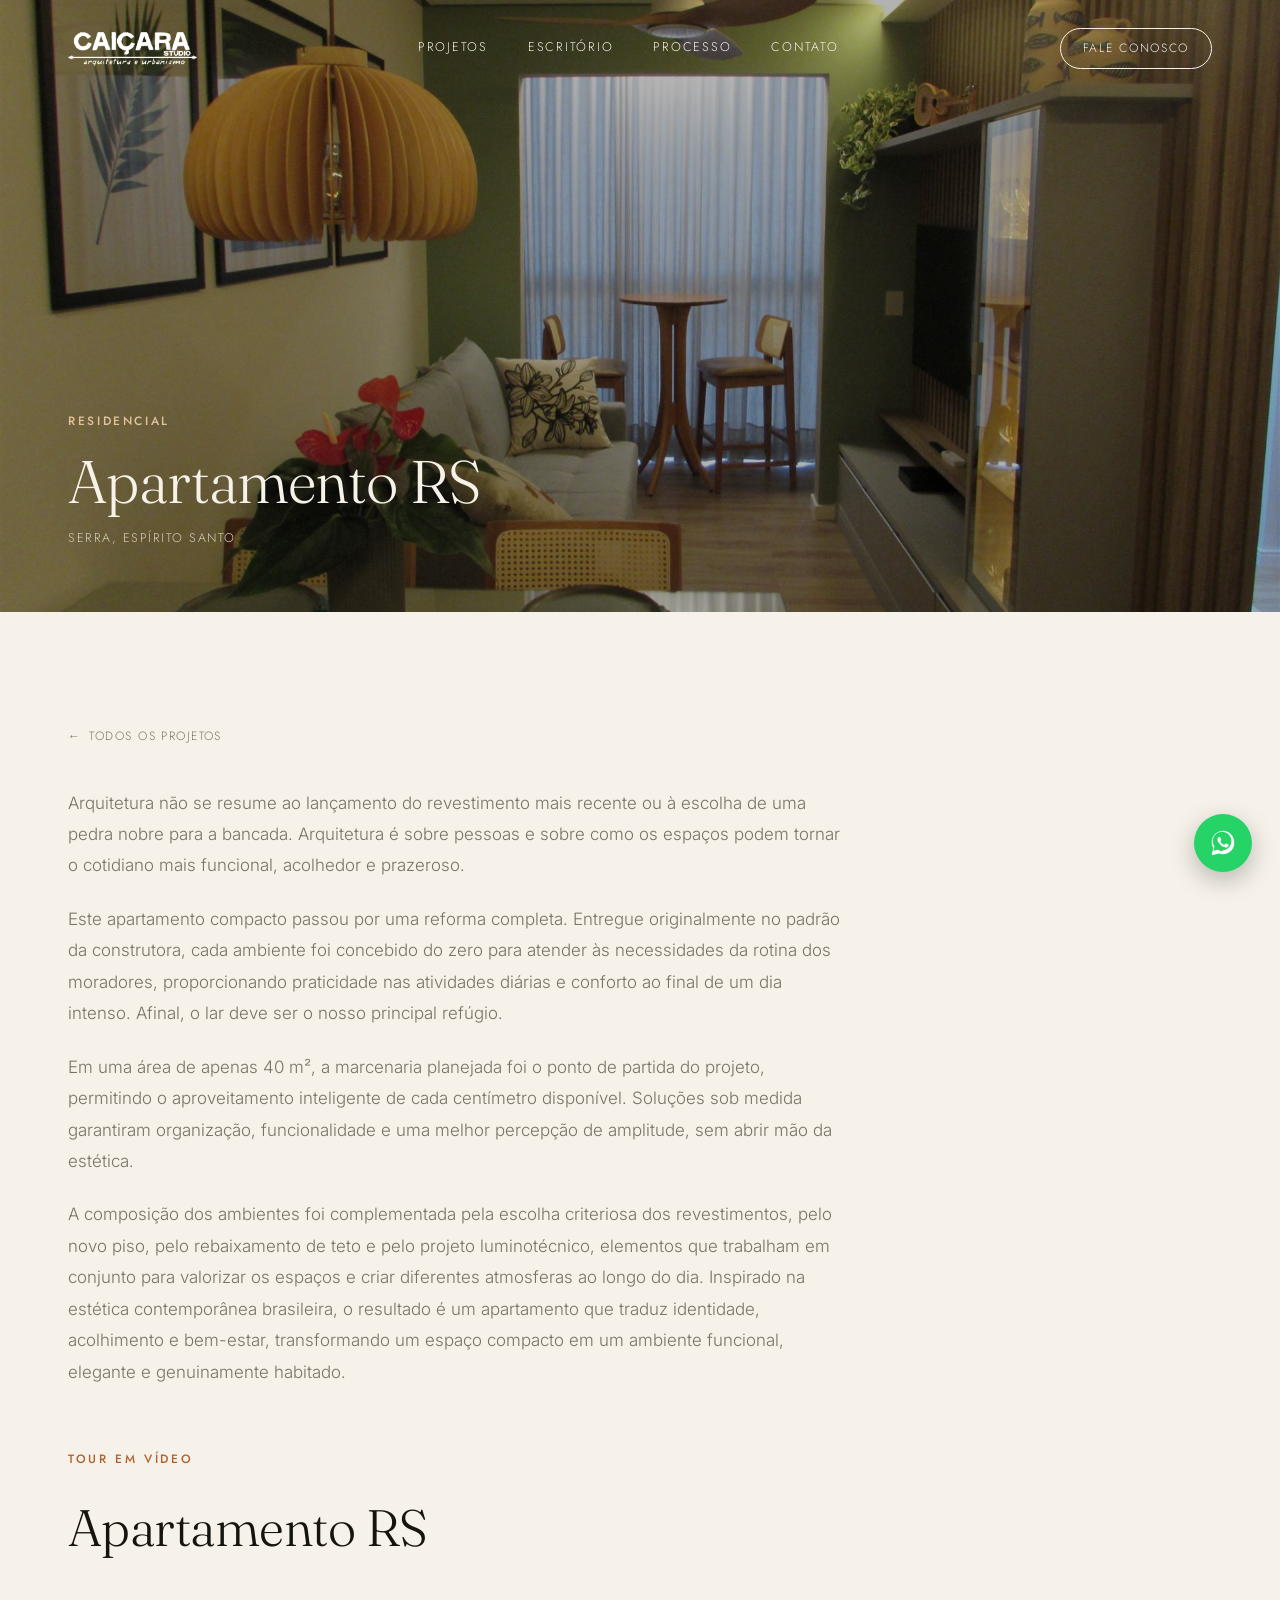
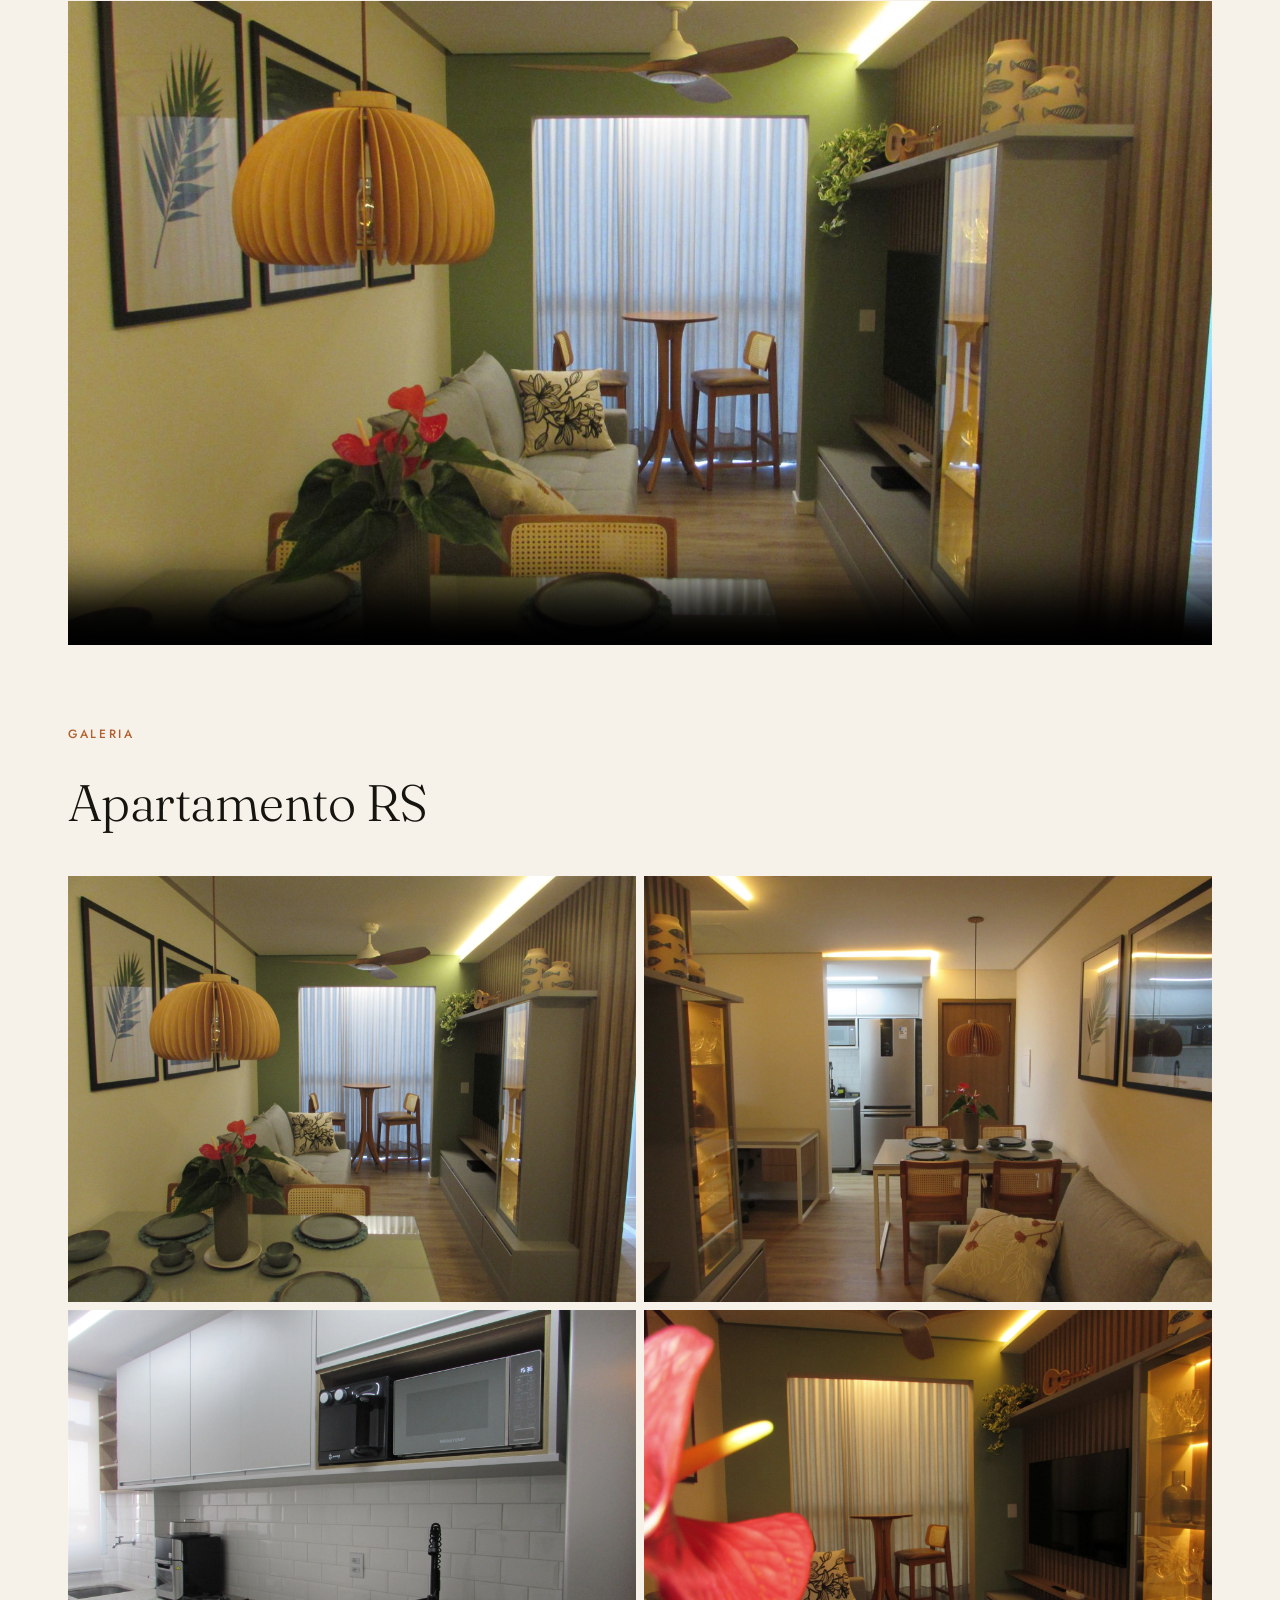
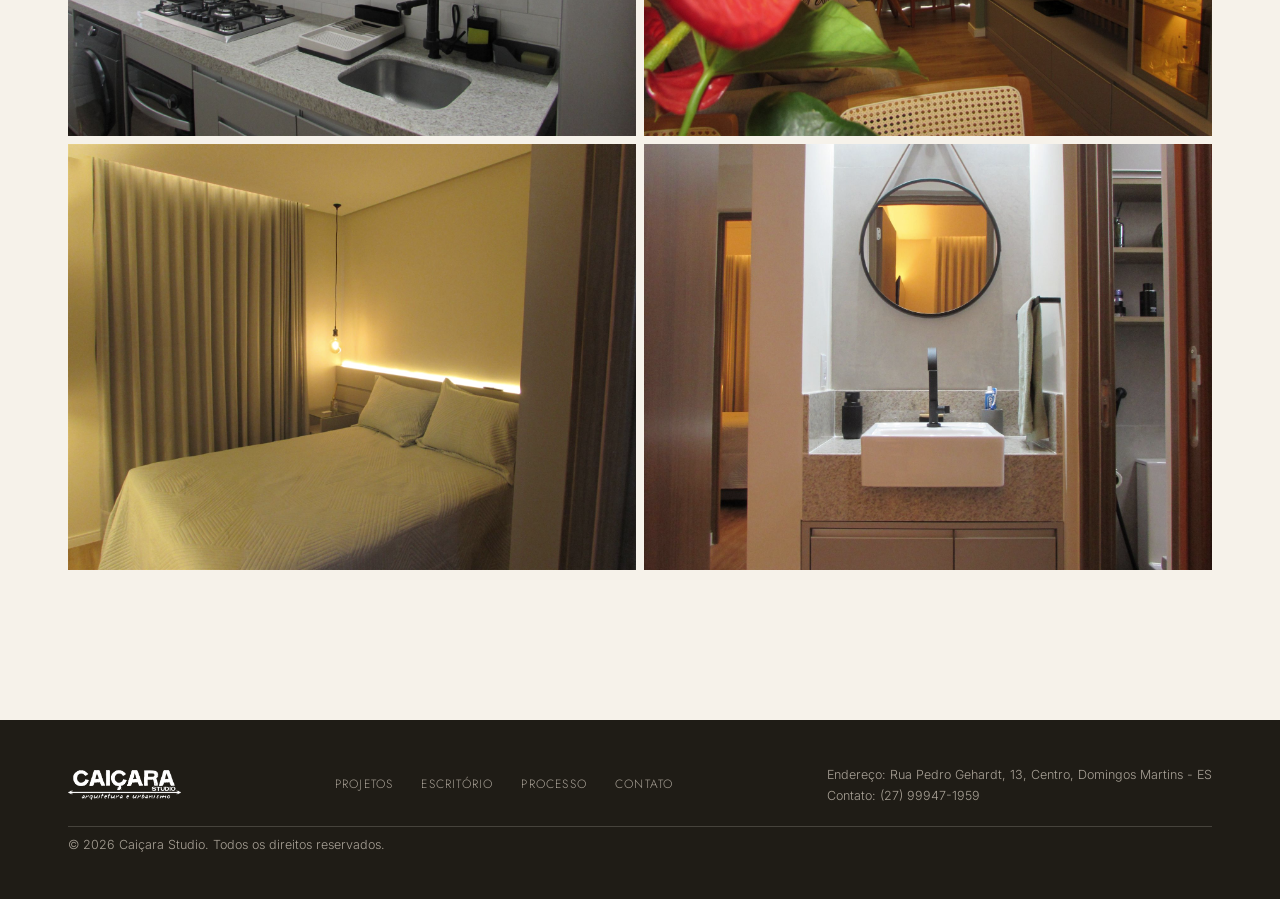
==== projeto-apartamento.html @ f51d3f44 "Atualiza site" ====
<!DOCTYPE html>
<html lang="pt-BR">
<head>
<meta charset="UTF-8">
<meta name="viewport" content="width=device-width, initial-scale=1.0">
<title>Apartamento RS — Caiçara Studio</title>
<meta name="description" content="Apartamento RS — projeto residencial da Caiçara Studio em Serra, ES.">
<link rel="preconnect" href="https://fonts.googleapis.com">
<link rel="preconnect" href="https://fonts.gstatic.com" crossorigin>
<link href="https://fonts.googleapis.com/css2?family=Fraunces:opsz,wght@9..144,300;9..144,400;9..144,500;9..144,600&family=Jost:wght@300;400;500;600&family=Inter:wght@300;400;500&display=swap" rel="stylesheet">
<link rel="icon" type="image/png" sizes="32x32" href="assets/img/brand/favicon-32.png">
<link rel="icon" type="image/png" sizes="192x192" href="assets/img/brand/favicon-192.png">
<link rel="apple-touch-icon" href="assets/img/brand/apple-touch-icon.png">
<link rel="stylesheet" href="assets/css/style.css">
</head>
<body>

<div class="preloader" id="preloader"><img src="assets/img/brand/icone-transparente.png" alt="Caiçara Studio" class="preloader-icon"></div>

<header class="site-header" id="siteHeader">
  <div class="header-inner">
    <a href="index.html" class="logo"><img src="assets/img/brand/logotipo-transparente.png" alt="Caiçara Studio — arquitetura e urbanismo"></a>
    <nav class="main-nav" id="mainNav">
      <a href="index.html#projetos">Projetos</a>
      <a href="index.html#escritorio">Escritório</a>
      <a href="index.html#processo">Processo</a>
      <a href="index.html#contato">Contato</a>
    </nav>
    <div class="header-right">
      <a href="index.html#contato" class="btn-ghost">Fale conosco</a>
      <button class="nav-toggle" id="navToggle" aria-label="Abrir menu">
        <span></span><span></span><span></span>
      </button>
    </div>
  </div>
</header>

<div class="mobile-nav" id="mobileNav">
  <nav>
    <a href="index.html#projetos">Projetos</a>
    <a href="index.html#escritorio">Escritório</a>
    <a href="index.html#processo">Processo</a>
    <a href="index.html#contato">Contato</a>
  </nav>
  <div class="mobile-nav-footer">
    <p>Domingos Martins — Espírito Santo, Brasil</p>
    <p>contato@caicarastudio.com.br</p>
  </div>
</div>

<a href="https://wa.me/5527999471959?text=Ol%C3%A1%2C%20gostaria%20de%20falar%20sobre%20um%20projeto." class="whatsapp-btn" target="_blank" rel="noopener" aria-label="Falar no WhatsApp">
  <svg viewBox="0 0 32 32" fill="currentColor" aria-hidden="true">
    <path d="M16.02 3C9.4 3 4 8.37 4 14.98c0 2.17.58 4.28 1.68 6.15L3.9 29l8.05-1.75a12.98 12.98 0 0 0 4.07.65h.01c6.63 0 12.02-5.37 12.02-11.98C28.05 8.37 22.66 3 16.02 3zm0 21.9h-.01a9.9 9.9 0 0 1-5.05-1.38l-.36-.21-4.78 1.04 1.02-4.66-.24-.38a9.87 9.87 0 0 1-1.53-5.33c0-5.47 4.46-9.92 9.96-9.92 2.66 0 5.15 1.04 7.03 2.92a9.86 9.86 0 0 1 2.91 7.02c0 5.47-4.46 9.9-9.95 9.9zm5.45-7.42c-.3-.15-1.76-.87-2.03-.97-.27-.1-.47-.15-.67.15-.2.3-.77.97-.94 1.16-.17.2-.35.22-.65.07-.3-.15-1.24-.46-2.36-1.46-.87-.78-1.46-1.74-1.63-2.04-.17-.3-.02-.46.13-.6.13-.13.3-.35.44-.52.15-.17.2-.3.3-.5.1-.2.05-.37-.02-.52-.07-.15-.67-1.62-.92-2.22-.24-.58-.49-.5-.67-.51h-.57c-.2 0-.52.07-.79.37s-1.04 1.02-1.04 2.48 1.07 2.87 1.22 3.07c.15.2 2.1 3.2 5.08 4.49.71.31 1.26.49 1.69.62.71.23 1.36.2 1.87.12.57-.08 1.76-.72 2-1.42.25-.7.25-1.29.17-1.42-.07-.13-.27-.2-.57-.35z"/>
  </svg>
</a>

<main>

  <section class="detail-hero">
    <img src="assets/img/projeto-apartamento-sala.jpg" alt="Apartamento RS — sala de estar e jantar" loading="eager">
    <div class="detail-hero-content">
      <p class="eyebrow reveal">Residencial</p>
      <h1 class="reveal">Apartamento RS</h1>
      <p class="detail-location reveal">Serra, Espírito Santo</p>
    </div>
  </section>

  <section class="detail-body">
    <div class="container">
      <a href="index.html#projetos" class="back-link">Todos os projetos</a>
      <div class="detail-text reveal">
        <p>Arquitetura não se resume ao lançamento do revestimento mais recente ou à escolha de uma pedra nobre para a bancada. Arquitetura é sobre pessoas e sobre como os espaços podem tornar o cotidiano mais funcional, acolhedor e prazeroso.</p>
        <p>Este apartamento compacto passou por uma reforma completa. Entregue originalmente no padrão da construtora, cada ambiente foi concebido do zero para atender às necessidades da rotina dos moradores, proporcionando praticidade nas atividades diárias e conforto ao final de um dia intenso. Afinal, o lar deve ser o nosso principal refúgio.</p>
        <p>Em uma área de apenas 40 m², a marcenaria planejada foi o ponto de partida do projeto, permitindo o aproveitamento inteligente de cada centímetro disponível. Soluções sob medida garantiram organização, funcionalidade e uma melhor percepção de amplitude, sem abrir mão da estética.</p>
        <p>A composição dos ambientes foi complementada pela escolha criteriosa dos revestimentos, pelo novo piso, pelo rebaixamento de teto e pelo projeto luminotécnico, elementos que trabalham em conjunto para valorizar os espaços e criar diferentes atmosferas ao longo do dia. Inspirado na estética contemporânea brasileira, o resultado é um apartamento que traduz identidade, acolhimento e bem-estar, transformando um espaço compacto em um ambiente funcional, elegante e genuinamente habitado.</p>
      </div>
    </div>
  </section>

  <section class="detail-video">
    <div class="container">
      <div class="section-head reveal">
        <p class="eyebrow">Tour em vídeo</p>
        <h2>Apartamento RS</h2>
      </div>
      <video controls playsinline preload="metadata" poster="assets/img/projeto-apartamento-sala.jpg" class="reveal">
        <source src="assets/img/projeto-apartamento-video.mp4" type="video/mp4">
        Seu navegador não suporta vídeo HTML5.
      </video>
    </div>
  </section>

  <section class="detail-gallery">
    <div class="container">
      <div class="section-head reveal">
        <p class="eyebrow">Galeria</p>
        <h2>Apartamento RS</h2>
      </div>
      <div class="gallery-grid">
        <a href="assets/img/projeto-apartamento-sala.jpg" target="_blank" rel="noopener" class="reveal"><img src="assets/img/projeto-apartamento-sala.jpg" alt="Sala de estar e jantar"></a>
        <a href="assets/img/projeto-apartamento-jantar.jpg" target="_blank" rel="noopener" class="reveal"><img src="assets/img/projeto-apartamento-jantar.jpg" alt="Sala de jantar com cozinha ao fundo"></a>
        <a href="assets/img/projeto-apartamento-cozinha.jpg" target="_blank" rel="noopener" class="reveal"><img src="assets/img/projeto-apartamento-cozinha.jpg" alt="Cozinha planejada"></a>
        <a href="assets/img/projeto-apartamento-estar.jpg" target="_blank" rel="noopener" class="reveal"><img src="assets/img/projeto-apartamento-estar.jpg" alt="Painel de TV e estante"></a>
        <a href="assets/img/projeto-apartamento-quarto.jpg" target="_blank" rel="noopener" class="reveal"><img src="assets/img/projeto-apartamento-quarto.jpg" alt="Quarto do casal"></a>
        <a href="assets/img/projeto-apartamento-banheiro.jpg" target="_blank" rel="noopener" class="reveal"><img src="assets/img/projeto-apartamento-banheiro.jpg" alt="Banheiro"></a>
      </div>
    </div>
  </section>

</main>

<footer class="site-footer">
  <div class="container footer-inner">
    <a href="index.html" class="logo footer-logo"><img src="assets/img/brand/logotipo-transparente.png" alt="Caiçara Studio — arquitetura e urbanismo"></a>
    <nav class="footer-nav">
      <a href="index.html#projetos">Projetos</a>
      <a href="index.html#escritorio">Escritório</a>
      <a href="index.html#processo">Processo</a>
      <a href="index.html#contato">Contato</a>
    </nav>
    <div class="footer-contact">
      <p>Endereço: Rua Pedro Gehardt, 13, Centro, Domingos Martins - ES</p>
      <p>Contato: (27) 99947-1959</p>
    </div>
    <p class="copyright">© <span id="year"></span> Caiçara Studio. Todos os direitos reservados.</p>
  </div>
</footer>

<script src="assets/js/main.js"></script>
</body>
</html>
---- assets/css/style.css ----
/* ===========================================================
   Caiçara Studio — design inspirado no minimalismo editorial
   de estúdios de arquitetura (referência: mk27.com)
   =========================================================== */

:root {
  --color-bg: #f6f2ea;
  --color-bg-alt: #efe8db;
  --color-dark: #16140f;
  --color-dark-alt: #1f1c16;
  --color-text: #2a2620;
  --color-muted: #7a7266;
  --color-accent: #b1602f;
  --color-accent-2: #5c6b4e;
  --color-line: rgba(22, 20, 15, 0.12);
  --color-line-light: rgba(246, 242, 234, 0.18);

  --font-display: "Fraunces", serif;
  --font-nav: "Jost", sans-serif;
  --font-body: "Inter", sans-serif;

  --container: 1240px;
  --transition: 0.5s cubic-bezier(.65,0,.35,1);
}

* { margin: 0; padding: 0; box-sizing: border-box; }

html { scroll-behavior: smooth; }

body {
  background: var(--color-bg);
  color: var(--color-text);
  font-family: var(--font-body);
  font-weight: 300;
  line-height: 1.6;
  -webkit-font-smoothing: antialiased;
  overflow-x: hidden;
}

img { display: block; max-width: 100%; }
a { color: inherit; text-decoration: none; }
button { font-family: inherit; cursor: pointer; border: none; background: none; }
ul { list-style: none; }

.container {
  max-width: var(--container);
  margin: 0 auto;
  padding: 0 48px;
}

.eyebrow {
  font-family: var(--font-nav);
  font-size: 12px;
  letter-spacing: 0.22em;
  text-transform: uppercase;
  color: var(--color-accent);
  margin-bottom: 18px;
  font-weight: 500;
}
.eyebrow-light { color: #d8b48f; }

h1, h2, h3 {
  font-family: var(--font-display);
  font-weight: 400;
  letter-spacing: -0.01em;
  color: var(--color-dark);
}

/* ---------- Preloader ---------- */
.preloader {
  position: fixed;
  inset: 0;
  background: var(--color-dark);
  color: var(--color-bg);
  display: flex;
  align-items: center;
  justify-content: center;
  z-index: 9999;
  font-family: var(--font-nav);
  letter-spacing: 0.3em;
  font-size: 13px;
  transition: opacity 0.6s ease, visibility 0.6s ease;
}
.preloader.hidden { opacity: 0; visibility: hidden; }
.preloader-icon {
  width: 64px;
  height: auto;
  filter: brightness(0) invert(1);
  animation: preloaderPulse 1.4s ease-in-out infinite;
}
@keyframes preloaderPulse {
  0%, 100% { opacity: 0.55; transform: scale(0.94); }
  50% { opacity: 1; transform: scale(1); }
}

/* ---------- Header ---------- */
.site-header {
  position: fixed;
  top: 0; left: 0; right: 0;
  z-index: 500;
  transition: background var(--transition), padding var(--transition), border-color var(--transition);
  border-bottom: 1px solid transparent;
}
.site-header.scrolled {
  background: rgba(246, 242, 234, 0.92);
  backdrop-filter: blur(10px);
  border-color: var(--color-line);
}
.header-inner {
  max-width: var(--container);
  margin: 0 auto;
  padding: 28px 48px;
  display: flex;
  align-items: center;
  justify-content: space-between;
  transition: padding var(--transition);
}
.site-header.scrolled .header-inner { padding: 18px 48px; }

.logo { display: block; line-height: 0; }
.logo img {
  height: 34px;
  width: auto;
  display: block;
  filter: brightness(0) invert(1);
  transition: filter var(--transition);
}
.site-header.scrolled .logo img { filter: none; }

.main-nav { display: flex; gap: 40px; }
.main-nav a {
  font-family: var(--font-nav);
  font-size: 12.5px;
  letter-spacing: 0.14em;
  text-transform: uppercase;
  color: var(--color-bg);
  position: relative;
  padding-bottom: 4px;
  transition: color var(--transition);
}
.main-nav a::after {
  content: "";
  position: absolute;
  left: 0; bottom: 0;
  width: 0; height: 1px;
  background: var(--color-accent);
  transition: width var(--transition);
}
.main-nav a:hover::after { width: 100%; }
.site-header.scrolled .main-nav a { color: var(--color-dark); }

.header-right { display: flex; align-items: center; gap: 28px; }

.btn-ghost {
  font-family: var(--font-nav);
  font-size: 12px;
  letter-spacing: 0.14em;
  text-transform: uppercase;
  color: var(--color-bg);
  border: 1px solid var(--color-bg);
  padding: 10px 22px;
  border-radius: 100px;
  transition: background var(--transition), color var(--transition), border-color var(--transition);
}
.btn-ghost:hover { background: var(--color-bg); color: var(--color-dark); }
.site-header.scrolled .btn-ghost { color: var(--color-dark); border-color: var(--color-dark); }
.site-header.scrolled .btn-ghost:hover { background: var(--color-dark); color: var(--color-bg); }

.btn-solid {
  font-family: var(--font-nav);
  font-size: 12.5px;
  letter-spacing: 0.14em;
  text-transform: uppercase;
  background: var(--color-dark);
  color: var(--color-bg);
  padding: 15px 30px;
  border-radius: 100px;
  transition: background var(--transition), transform var(--transition);
}
.btn-solid:hover { background: var(--color-accent); transform: translateY(-2px); }

.nav-toggle {
  display: none;
  flex-direction: column;
  gap: 5px;
  width: 28px;
}
.nav-toggle span {
  display: block;
  height: 1px;
  background: var(--color-bg);
  transition: transform var(--transition), opacity var(--transition), background var(--transition);
}
.site-header.scrolled .nav-toggle span { background: var(--color-dark); }
.nav-toggle.open span { background: var(--color-bg) !important; }
.nav-toggle.open span:nth-child(1) { transform: translateY(6px) rotate(45deg); }
.nav-toggle.open span:nth-child(2) { opacity: 0; }
.nav-toggle.open span:nth-child(3) { transform: translateY(-6px) rotate(-45deg); }

/* ---------- Mobile nav ---------- */
.mobile-nav {
  position: fixed;
  inset: 0;
  background: var(--color-dark);
  z-index: 400;
  display: flex;
  flex-direction: column;
  justify-content: space-between;
  padding: 120px 48px 60px;
  transform: translateY(-100%);
  transition: transform 0.6s cubic-bezier(.65,0,.35,1);
}
.mobile-nav.open { transform: translateY(0); }
.mobile-nav nav { display: flex; flex-direction: column; gap: 22px; }
.mobile-nav nav a {
  font-family: var(--font-display);
  font-size: 38px;
  color: var(--color-bg);
}
.mobile-nav-footer { color: var(--color-muted); font-size: 13px; }
.mobile-nav-footer p { margin-bottom: 6px; }

/* ---------- Hero ---------- */
.hero {
  position: relative;
  height: 100vh;
  min-height: 640px;
  display: flex;
  align-items: flex-end;
  overflow: hidden;
}
.hero-media {
  position: absolute;
  inset: 0;
}
.hero-media img {
  width: 100%; height: 100%;
  object-fit: cover;
  filter: grayscale(15%) contrast(1.05) brightness(0.72);
  transform: scale(1.08);
  animation: heroZoom 14s ease-out forwards;
}
@keyframes heroZoom { to { transform: scale(1); } }

.hero-content {
  position: relative;
  z-index: 2;
  padding: 0 48px 96px;
  color: var(--color-bg);
}
.hero-content .eyebrow { color: #e3c39c; }
.hero-content h1 {
  font-size: clamp(40px, 6.5vw, 92px);
  font-weight: 300;
  line-height: 1.05;
  color: var(--color-bg);
  max-width: 900px;
}

.scroll-cue {
  position: absolute;
  right: 48px; bottom: 48px;
  z-index: 2;
  display: flex;
  align-items: center;
  gap: 12px;
  color: var(--color-bg);
}
.scroll-cue span {
  font-family: var(--font-nav);
  font-size: 11px;
  letter-spacing: 0.2em;
  text-transform: uppercase;
  writing-mode: vertical-rl;
}
.scroll-cue i {
  width: 1px; height: 60px;
  background: rgba(246,242,234,0.4);
  position: relative;
  overflow: hidden;
}
.scroll-cue i::after {
  content: "";
  position: absolute;
  top: 0; left: 0; right: 0;
  height: 30%;
  background: var(--color-bg);
  animation: scrollLine 2.2s ease-in-out infinite;
}
@keyframes scrollLine {
  0% { transform: translateY(-100%); }
  100% { transform: translateY(300%); }
}

/* ---------- Manifesto ---------- */
.manifesto {
  padding: 160px 0;
  background: var(--color-bg);
}
.split { display: flex; gap: 80px; align-items: flex-start; }
.split .eyebrow { flex: 0 0 200px; padding-top: 8px; }
.manifesto h2 {
  font-size: clamp(28px, 3.4vw, 46px);
  font-weight: 300;
  line-height: 1.35;
  max-width: 900px;
}

/* ---------- Section head ---------- */
.section-head { margin-bottom: 56px; }
.section-head h2 {
  font-size: clamp(32px, 4vw, 52px);
  font-weight: 300;
}

/* ---------- Projects ---------- */
.projects { padding: 60px 0 160px; }

.filters {
  display: flex;
  gap: 12px;
  flex-wrap: wrap;
  margin-bottom: 48px;
}
.filter-btn {
  font-family: var(--font-nav);
  font-size: 12px;
  letter-spacing: 0.12em;
  text-transform: uppercase;
  padding: 10px 20px;
  border: 1px solid var(--color-line);
  border-radius: 100px;
  color: var(--color-muted);
  transition: all var(--transition);
}
.filter-btn:hover { border-color: var(--color-dark); color: var(--color-dark); }
.filter-btn.active { background: var(--color-dark); color: var(--color-bg); border-color: var(--color-dark); }

.project-grid {
  display: grid;
  grid-template-columns: repeat(2, 1fr);
  gap: 8px;
}
.project-card {
  display: block;
  position: relative;
  overflow: hidden;
  cursor: pointer;
  transition: opacity 0.4s ease, transform 0.4s ease;
}
.project-card.hidden-card { display: none; }
.project-img { overflow: hidden; aspect-ratio: 4/3; }
.project-img img {
  width: 100%; height: 100%;
  object-fit: cover;
  filter: grayscale(25%) contrast(1.02);
  transition: transform 0.9s cubic-bezier(.25,.8,.25,1), filter 0.6s ease;
}
.project-card:hover .project-img img { transform: scale(1.08); filter: grayscale(0%) contrast(1.05); }

.project-info {
  position: absolute;
  left: 0; right: 0; bottom: 0;
  padding: 28px 26px;
  background: linear-gradient(to top, rgba(15,13,9,0.82) 0%, rgba(15,13,9,0) 100%);
  color: var(--color-bg);
  transform: translateY(12px);
  opacity: 0;
  transition: all var(--transition);
}
.project-card:hover .project-info { transform: translateY(0); opacity: 1; }
.project-info h3 { color: var(--color-bg); font-size: 20px; font-weight: 400; margin-bottom: 4px; }
.project-info p { font-family: var(--font-nav); font-size: 11.5px; letter-spacing: 0.1em; text-transform: uppercase; color: #d8cfc0; }

/* ---------- Studio ---------- */
.studio { padding: 40px 0 160px; background: var(--color-bg); }
.split-2 {
  display: grid;
  grid-template-columns: 0.9fr 1.1fr;
  gap: 90px;
  align-items: center;
}
.studio-img { aspect-ratio: 4/5; overflow: hidden; }
.studio-img img { width: 100%; height: 100%; object-fit: cover; filter: grayscale(30%); }
.studio-text h2 {
  font-size: clamp(28px, 3.2vw, 42px);
  font-weight: 300;
  line-height: 1.3;
  margin-bottom: 26px;
}
.studio-text p { color: var(--color-muted); max-width: 540px; font-size: 15.5px; }

.stats {
  display: grid;
  grid-template-columns: repeat(4, auto);
  gap: 40px;
  margin-top: 48px;
  padding-top: 32px;
  border-top: 1px solid var(--color-line);
}
.stat strong {
  display: block;
  font-family: var(--font-display);
  font-size: 34px;
  font-weight: 500;
  color: var(--color-accent);
}
.stat span {
  font-family: var(--font-nav);
  font-size: 11px;
  letter-spacing: 0.08em;
  text-transform: uppercase;
  color: var(--color-muted);
}

/* ---------- Process ---------- */
.process { padding: 60px 0 170px; }
.process-grid {
  display: grid;
  grid-template-columns: repeat(4, 1fr);
  gap: 48px;
}
.process-step { border-top: 1px solid var(--color-line); padding-top: 28px; }
.step-num {
  font-family: var(--font-display);
  font-size: 15px;
  color: var(--color-accent);
  display: block;
  margin-bottom: 22px;
}
.process-step h3 { font-size: 22px; font-weight: 400; margin-bottom: 14px; }
.process-step p { color: var(--color-muted); font-size: 14.5px; }

/* ---------- Contact ---------- */
.contact {
  background: var(--color-dark);
  color: var(--color-bg);
  padding: 150px 0;
}
.contact-text h2 {
  color: var(--color-bg);
  font-size: clamp(30px, 3.6vw, 46px);
  font-weight: 300;
  line-height: 1.3;
  margin-bottom: 20px;
}
.contact-text > p { color: #a8a196; max-width: 420px; margin-bottom: 40px; font-size: 15px; }

.contact-info { margin-bottom: 40px; }
.contact-info li {
  padding: 18px 0;
  border-top: 1px solid var(--color-line-light);
  font-size: 16px;
}
.contact-info li:last-child { border-bottom: 1px solid var(--color-line-light); }
.contact-info span {
  display: block;
  font-family: var(--font-nav);
  font-size: 11px;
  letter-spacing: 0.14em;
  text-transform: uppercase;
  color: var(--color-accent);
  margin-bottom: 6px;
}

.socials { display: flex; gap: 24px; }
.socials a {
  font-family: var(--font-nav);
  font-size: 12px;
  letter-spacing: 0.1em;
  text-transform: uppercase;
  color: #a8a196;
  border-bottom: 1px solid transparent;
  transition: color var(--transition), border-color var(--transition);
}
.socials a:hover { color: var(--color-bg); border-color: var(--color-bg); }

.contact-form { display: flex; flex-direction: column; gap: 22px; }
.form-row { display: flex; flex-direction: column; gap: 10px; }
.form-row label {
  font-family: var(--font-nav);
  font-size: 11px;
  letter-spacing: 0.14em;
  text-transform: uppercase;
  color: #a8a196;
}
.form-row input, .form-row textarea {
  background: transparent;
  border: none;
  border-bottom: 1px solid var(--color-line-light);
  color: var(--color-bg);
  font-family: var(--font-body);
  font-size: 15px;
  padding: 10px 0;
  resize: none;
  transition: border-color var(--transition);
}
.form-row input:focus, .form-row textarea:focus {
  outline: none;
  border-color: var(--color-accent);
}
.contact-form .btn-solid {
  background: var(--color-accent);
  color: var(--color-bg);
  align-self: flex-start;
  margin-top: 10px;
}
.contact-form .btn-solid:hover { background: var(--color-bg); color: var(--color-dark); }
.form-note { font-size: 13px; color: #d8b48f; min-height: 18px; }

/* ---------- Footer ---------- */
.site-footer { background: var(--color-dark-alt); color: #a8a196; padding: 44px 0; }
.footer-inner {
  display: flex;
  align-items: center;
  justify-content: space-between;
  flex-wrap: wrap;
  gap: 20px;
}
.footer-logo img { height: 30px; width: auto; filter: brightness(0) invert(1); }
.footer-nav { display: flex; gap: 28px; }
.footer-nav a {
  font-family: var(--font-nav);
  font-size: 12px;
  letter-spacing: 0.1em;
  text-transform: uppercase;
  color: #a8a196;
  transition: color var(--transition);
}
.footer-nav a:hover { color: var(--color-bg); }
.footer-contact {
  font-size: 12.5px;
  line-height: 1.7;
  color: #a8a196;
}
.copyright { font-size: 12.5px; width: 100%; padding-top: 8px; border-top: 1px solid var(--color-line-light); }

/* ---------- WhatsApp floating button ---------- */
.whatsapp-btn {
  position: fixed;
  right: 28px;
  bottom: 28px;
  z-index: 600;
  width: 58px;
  height: 58px;
  border-radius: 50%;
  background: #25d366;
  color: #fff;
  display: flex;
  align-items: center;
  justify-content: center;
  box-shadow: 0 8px 24px rgba(0,0,0,0.25);
  transition: transform var(--transition), box-shadow var(--transition);
}
.whatsapp-btn svg { width: 30px; height: 30px; }
.whatsapp-btn:hover { transform: scale(1.08); box-shadow: 0 10px 28px rgba(0,0,0,0.32); }

@media (max-width: 620px) {
  .whatsapp-btn { right: 18px; bottom: 18px; width: 52px; height: 52px; }
  .whatsapp-btn svg { width: 26px; height: 26px; }
}

/* ---------- Project detail page ---------- */
.detail-hero {
  position: relative;
  height: 68vh;
  min-height: 440px;
  display: flex;
  align-items: flex-end;
  overflow: hidden;
}
.detail-hero img {
  position: absolute;
  inset: 0;
  width: 100%; height: 100%;
  object-fit: cover;
  filter: grayscale(12%) contrast(1.04) brightness(0.7);
}
.detail-hero-content {
  position: relative;
  z-index: 2;
  width: 100%;
  max-width: var(--container);
  margin: 0 auto;
  padding: 0 48px 64px;
  color: var(--color-bg);
}
.detail-hero-content .eyebrow { color: #e3c39c; }
.detail-hero-content h1 {
  color: var(--color-bg);
  font-size: clamp(32px, 5vw, 60px);
  font-weight: 300;
  line-height: 1.08;
  max-width: 820px;
}
.detail-location {
  font-family: var(--font-nav);
  font-size: 12.5px;
  letter-spacing: 0.12em;
  text-transform: uppercase;
  color: #d8cfc0;
  margin-top: 14px;
}

.detail-body { padding: 110px 0 20px; }
.back-link {
  display: inline-flex;
  align-items: center;
  gap: 8px;
  font-family: var(--font-nav);
  font-size: 12px;
  letter-spacing: 0.12em;
  text-transform: uppercase;
  color: var(--color-muted);
  transition: color var(--transition);
}
.back-link::before { content: "←"; }
.back-link:hover { color: var(--color-accent); }

.detail-text {
  margin-top: 40px;
  max-width: 780px;
}
.detail-text p {
  color: var(--color-muted);
  font-size: 17px;
  line-height: 1.85;
  margin-bottom: 22px;
}

.detail-video { padding: 20px 0 40px; }
.detail-video .section-head { margin-bottom: 32px; }
.detail-video video {
  width: 100%;
  display: block;
  aspect-ratio: 16/9;
  background: var(--color-dark);
  object-fit: cover;
}

.detail-gallery { padding: 40px 0 150px; }
.detail-gallery .section-head { margin-bottom: 32px; }
.gallery-grid {
  display: grid;
  grid-template-columns: repeat(2, 1fr);
  gap: 8px;
}
.gallery-grid img {
  width: 100%;
  height: 100%;
  aspect-ratio: 4/3;
  object-fit: cover;
  filter: grayscale(15%) contrast(1.02);
  transition: transform 0.9s cubic-bezier(.25,.8,.25,1), filter 0.6s ease;
}
.gallery-grid a { display: block; overflow: hidden; }
.gallery-grid a:hover img { transform: scale(1.05); filter: grayscale(0%) contrast(1.05); }

@media (max-width: 620px) {
  .detail-hero-content { padding: 0 24px 44px; }
  .detail-body { padding: 90px 0 10px; }
  .gallery-grid { grid-template-columns: 1fr; }
}

/* ---------- Reveal animation ---------- */
.reveal {
  opacity: 0;
  transform: translateY(28px);
  transition: opacity 0.9s cubic-bezier(.25,.8,.25,1), transform 0.9s cubic-bezier(.25,.8,.25,1);
}
.reveal.in-view { opacity: 1; transform: translateY(0); }

/* ---------- Responsive ---------- */
@media (max-width: 1080px) {
  .project-grid { grid-template-columns: repeat(2, 1fr); }
  .process-grid { grid-template-columns: repeat(2, 1fr); }
  .split-2 { grid-template-columns: 1fr; gap: 48px; }
  .studio-img { max-width: 460px; }
}

@media (max-width: 860px) {
  .main-nav, .btn-ghost { display: none; }
  .nav-toggle { display: flex; }
  .split { flex-direction: column; gap: 24px; }
  .split .eyebrow { flex: none; }
  .stats { grid-template-columns: repeat(2, 1fr); }
}

@media (max-width: 620px) {
  .container { padding: 0 24px; }
  .header-inner { padding: 22px 24px; }
  .hero-content { padding: 0 24px 64px; }
  .scroll-cue { right: 24px; bottom: 24px; }
  .project-grid { grid-template-columns: 1fr; }
  .process-grid { grid-template-columns: 1fr; }
  .manifesto { padding: 110px 0; }
  .projects { padding: 40px 0 100px; }
  .studio { padding: 20px 0 110px; }
  .process { padding: 40px 0 110px; }
  .contact { padding: 100px 0; }
  .mobile-nav { padding: 100px 24px 40px; }
  .mobile-nav nav a { font-size: 30px; }
}
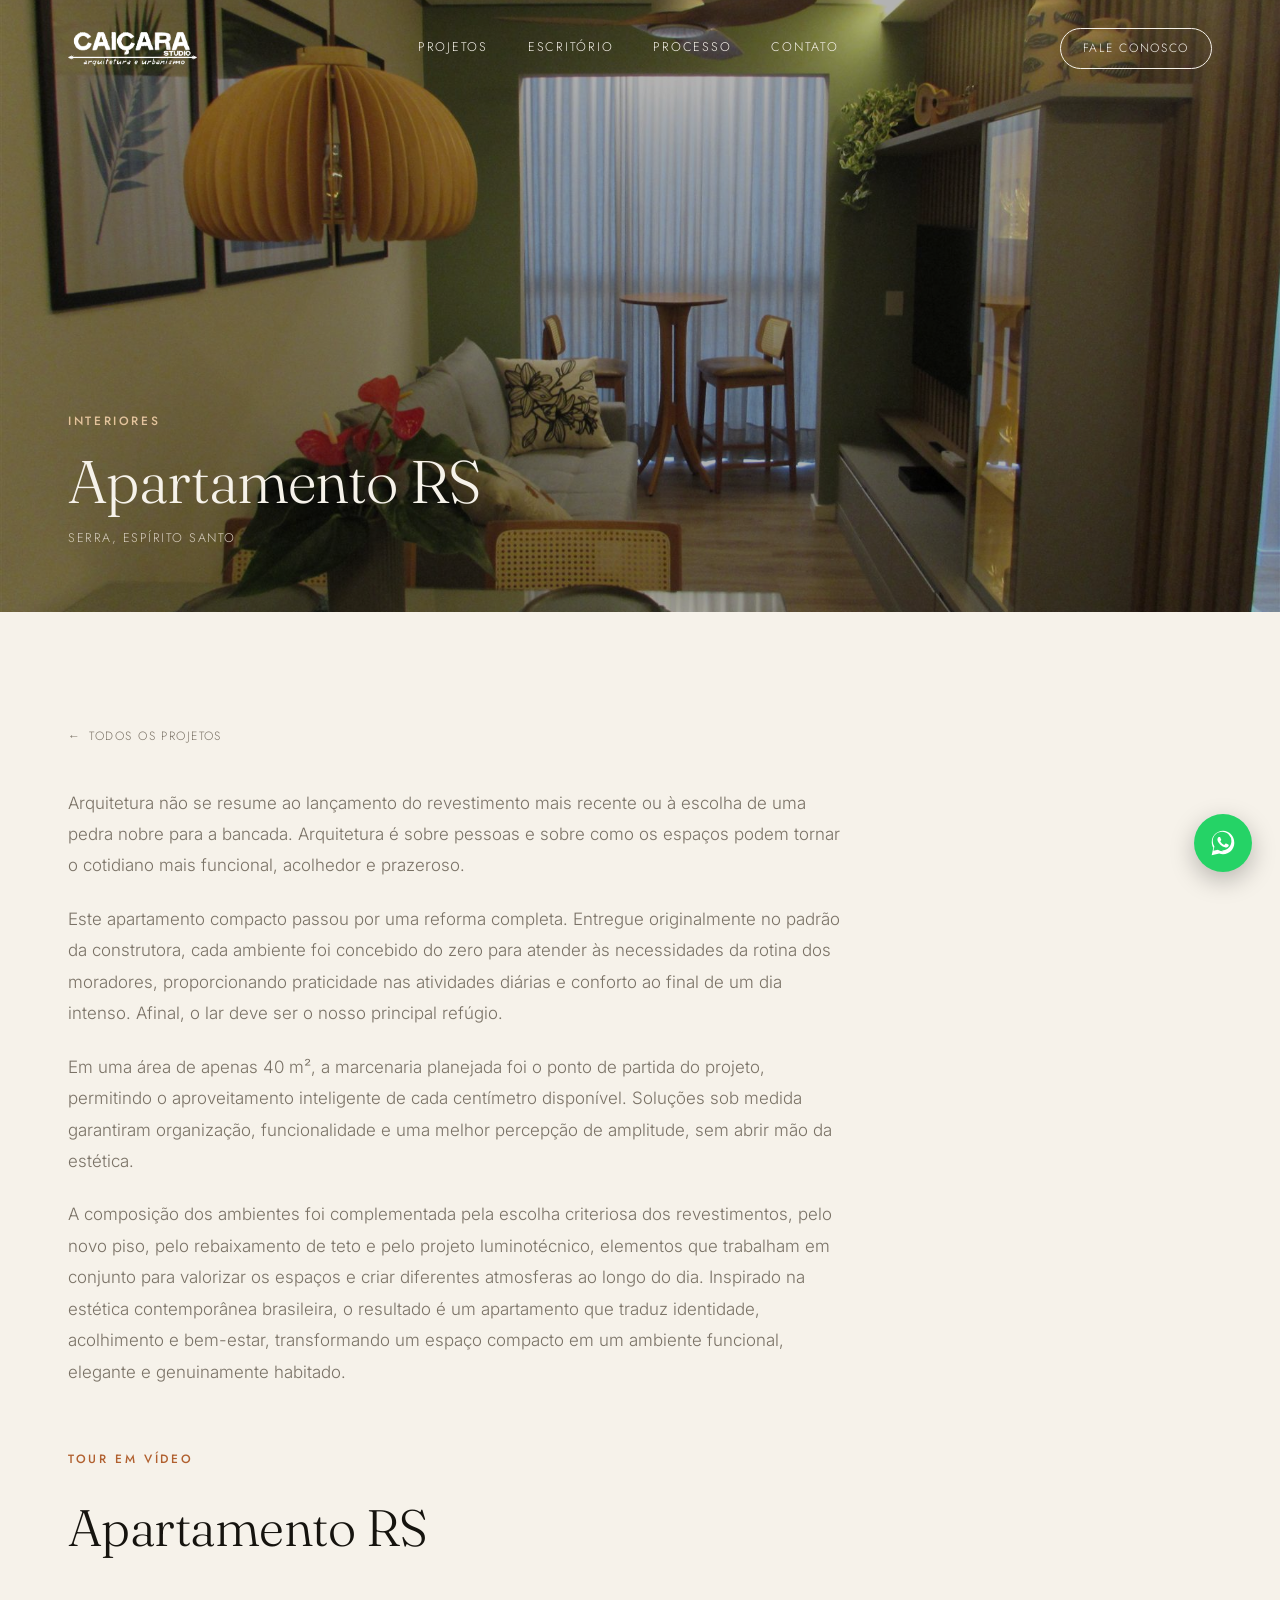
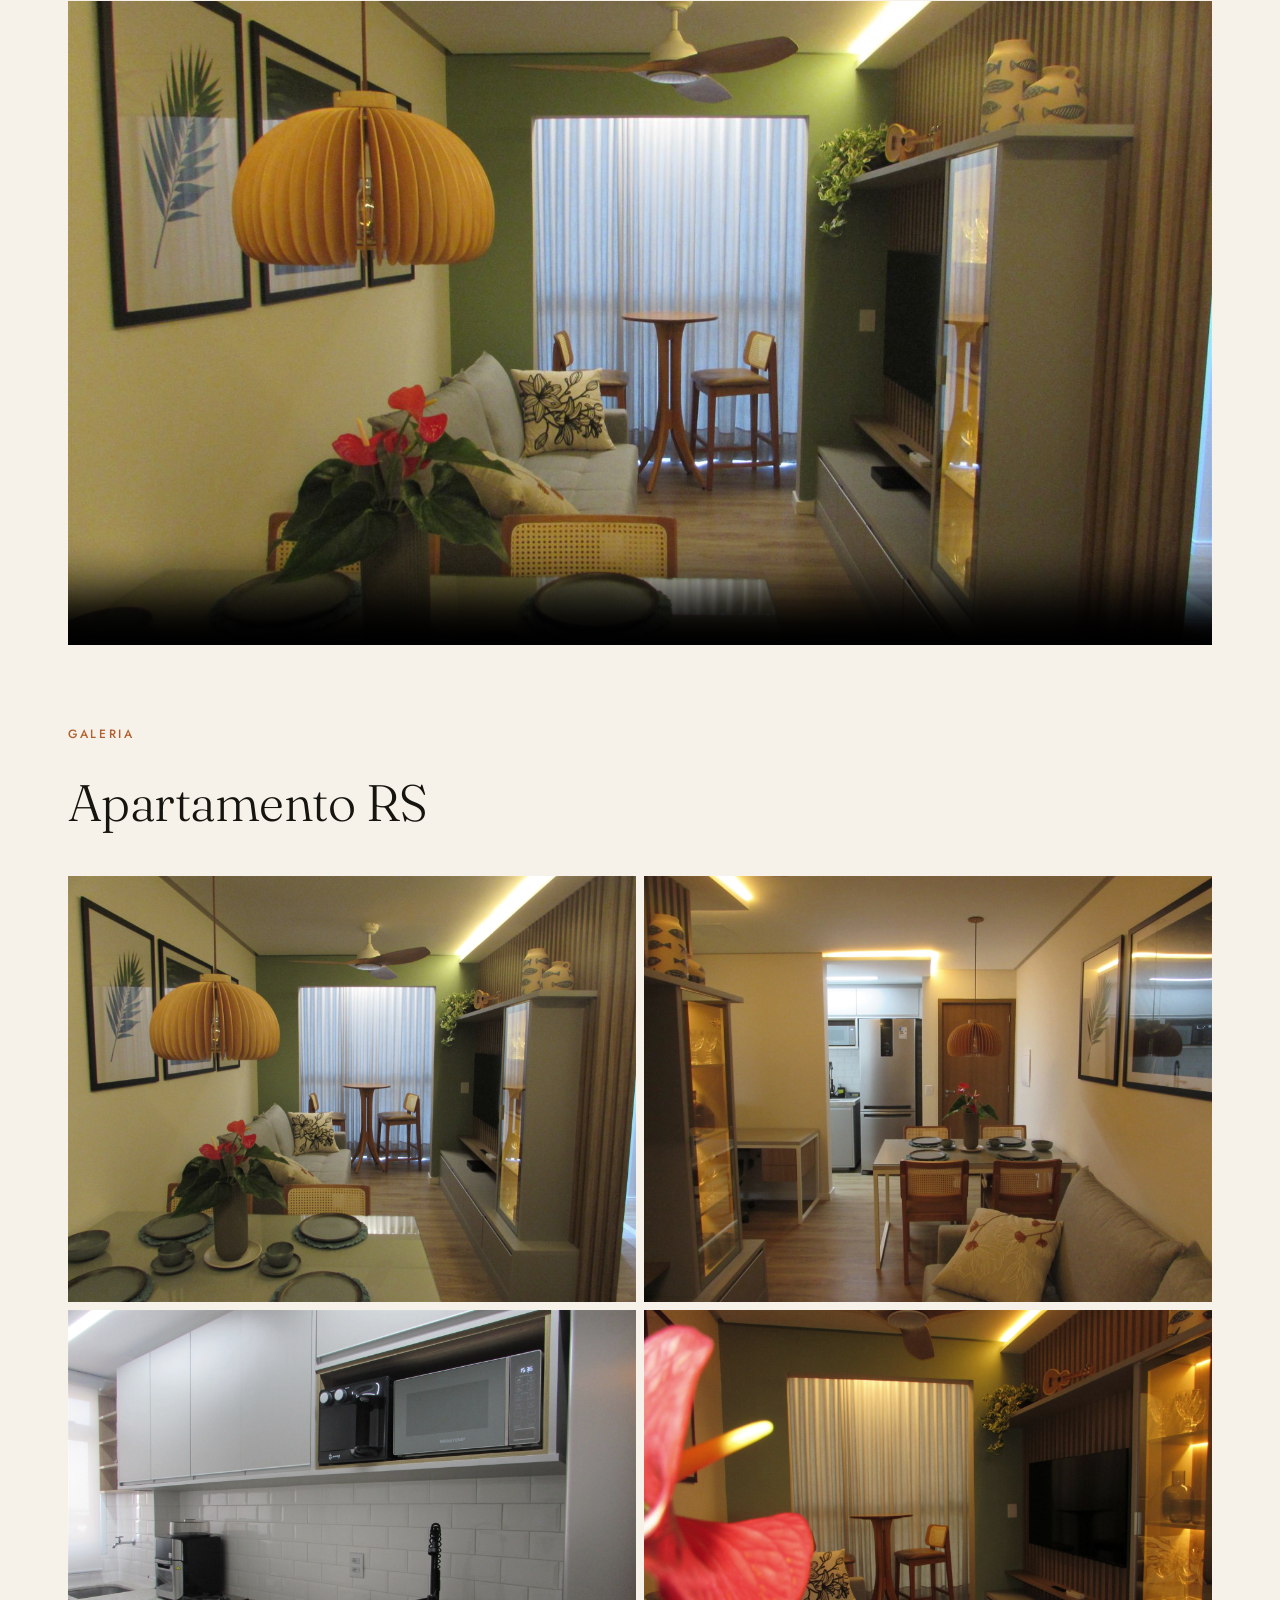
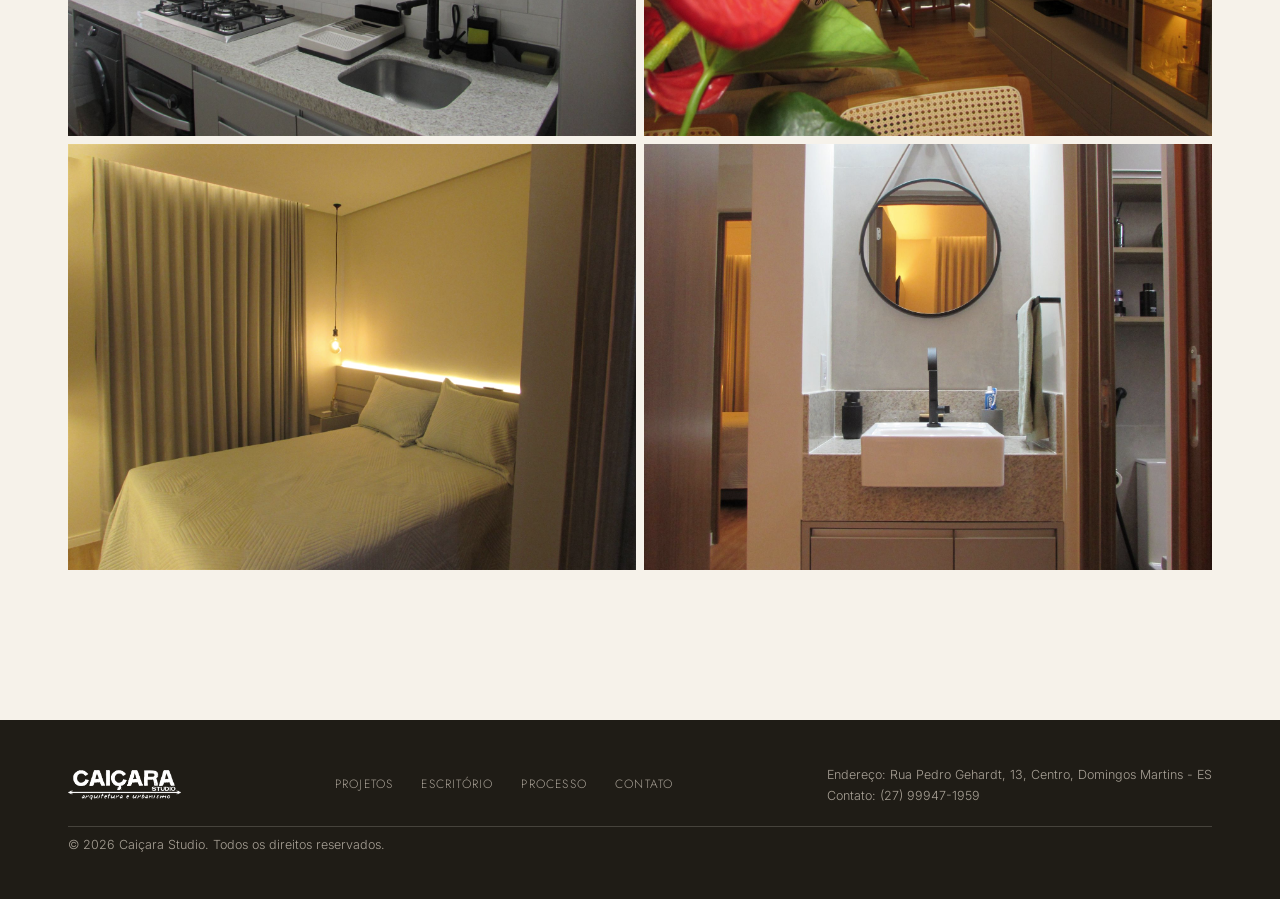
==== commit 349b0d29: "Atualiza site" ====
--- a/projeto-apartamento.html
+++ b/projeto-apartamento.html
@@ -59,7 +59,7 @@
   <section class="detail-hero">
     <img src="assets/img/projeto-apartamento-sala.jpg" alt="Apartamento RS — sala de estar e jantar" loading="eager">
     <div class="detail-hero-content">
-      <p class="eyebrow reveal">Residencial</p>
+      <p class="eyebrow reveal">Interiores</p>
       <h1 class="reveal">Apartamento RS</h1>
       <p class="detail-location reveal">Serra, Espírito Santo</p>
     </div>
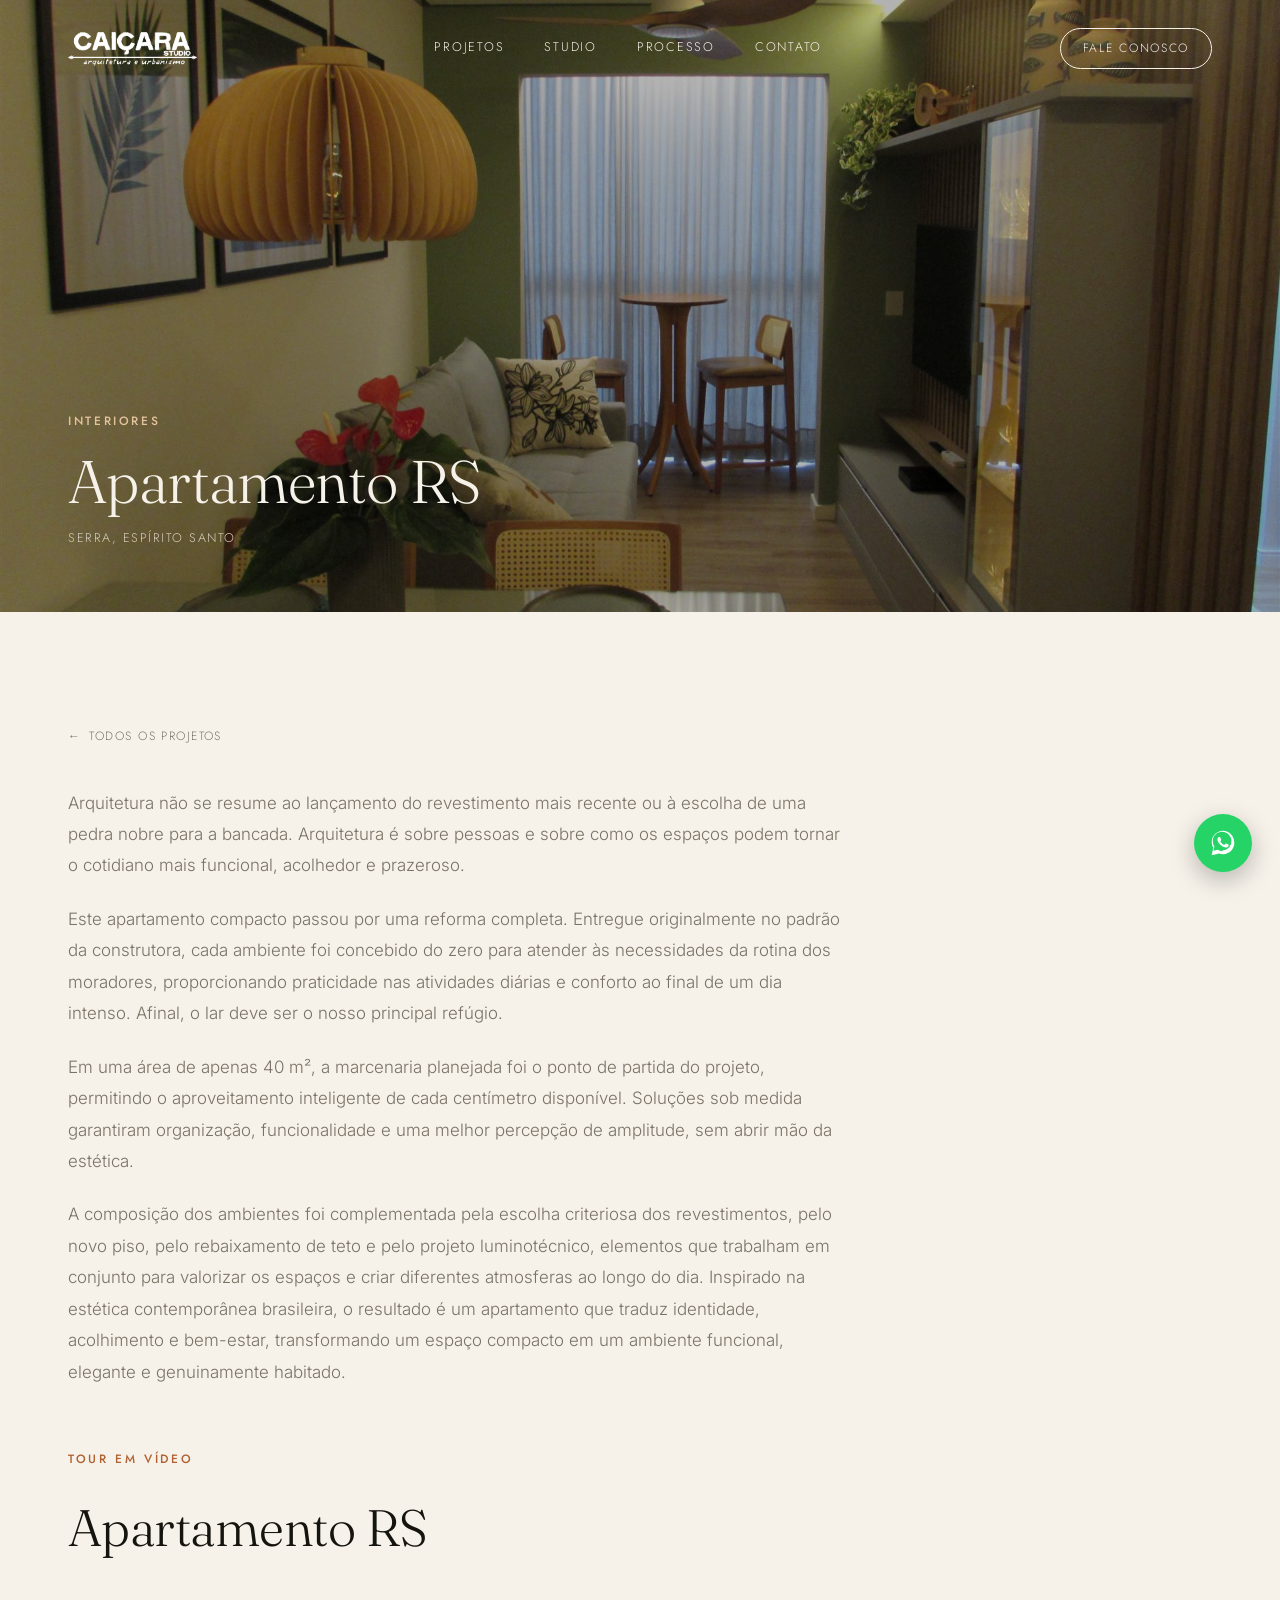
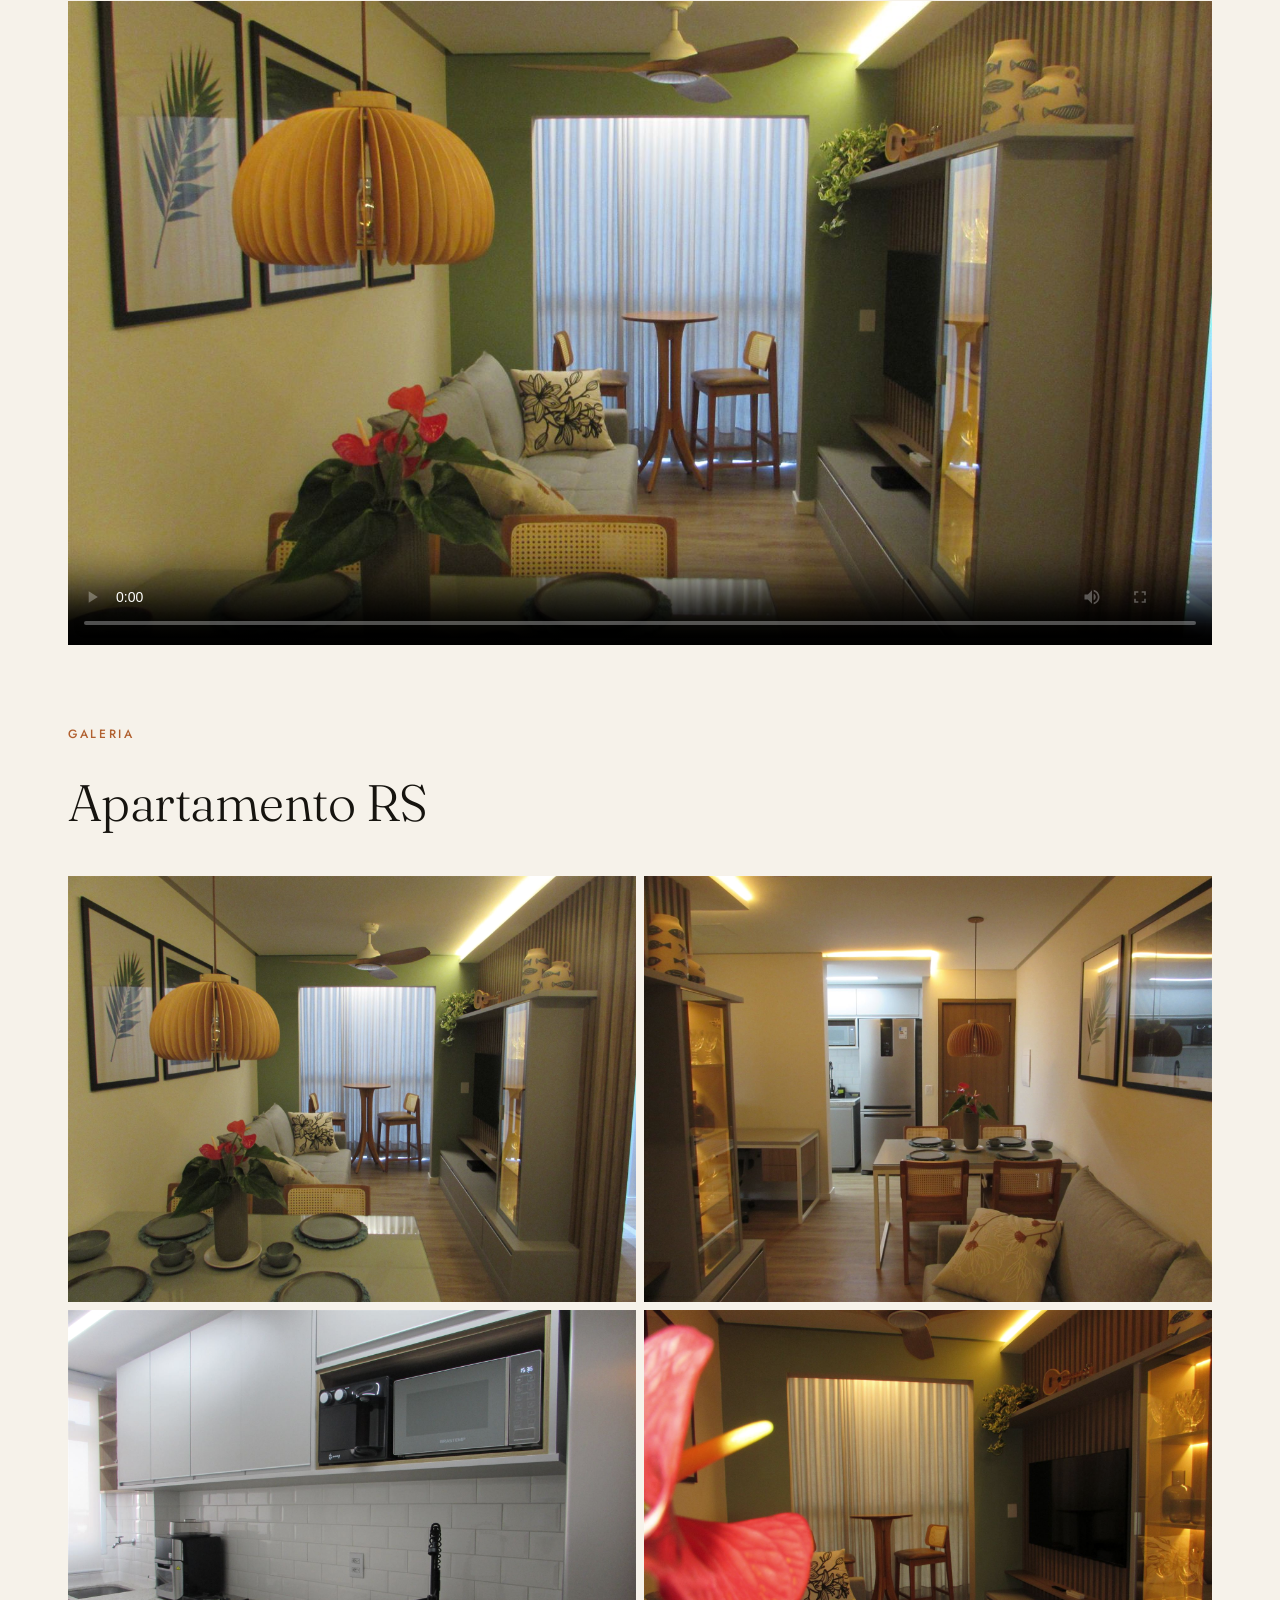
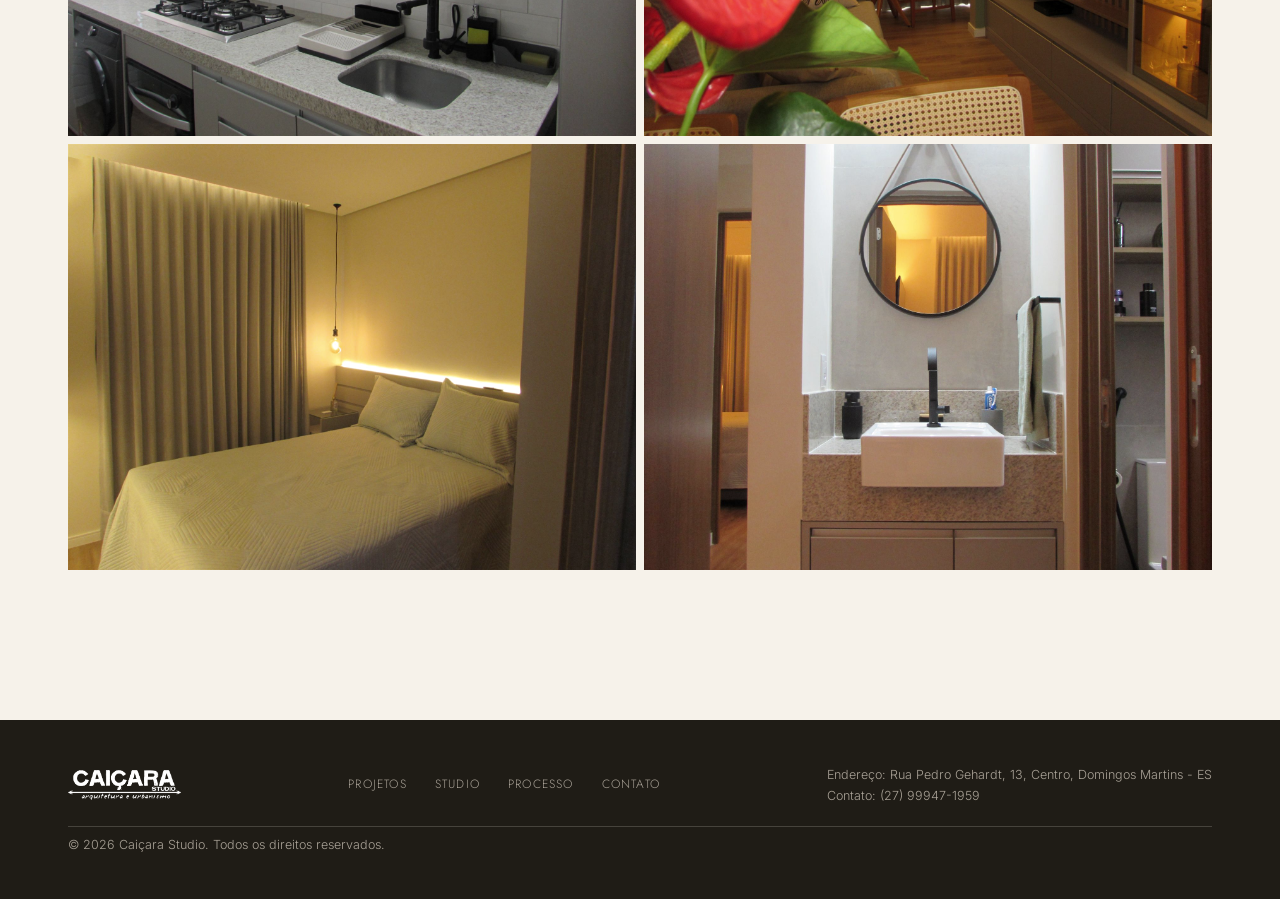
==== commit f42d5bd2: "Atualiza site" ====
--- a/projeto-apartamento.html
+++ b/projeto-apartamento.html
@@ -1,4 +1,4 @@
-<!DOCTYPE html>
+﻿<!DOCTYPE html>
 <html lang="pt-BR">
 <head>
 <meta charset="UTF-8">
@@ -22,7 +22,7 @@
     <a href="index.html" class="logo"><img src="assets/img/brand/logotipo-transparente.png" alt="Caiçara Studio — arquitetura e urbanismo"></a>
     <nav class="main-nav" id="mainNav">
       <a href="index.html#projetos">Projetos</a>
-      <a href="index.html#escritorio">Escritório</a>
+      <a href="index.html#studio">Studio</a>
       <a href="index.html#processo">Processo</a>
       <a href="index.html#contato">Contato</a>
     </nav>
@@ -38,7 +38,7 @@
 <div class="mobile-nav" id="mobileNav">
   <nav>
     <a href="index.html#projetos">Projetos</a>
-    <a href="index.html#escritorio">Escritório</a>
+    <a href="index.html#studio">Studio</a>
     <a href="index.html#processo">Processo</a>
     <a href="index.html#contato">Contato</a>
   </nav>
@@ -114,7 +114,7 @@
     <a href="index.html" class="logo footer-logo"><img src="assets/img/brand/logotipo-transparente.png" alt="Caiçara Studio — arquitetura e urbanismo"></a>
     <nav class="footer-nav">
       <a href="index.html#projetos">Projetos</a>
-      <a href="index.html#escritorio">Escritório</a>
+      <a href="index.html#studio">Studio</a>
       <a href="index.html#processo">Processo</a>
       <a href="index.html#contato">Contato</a>
     </nav>
